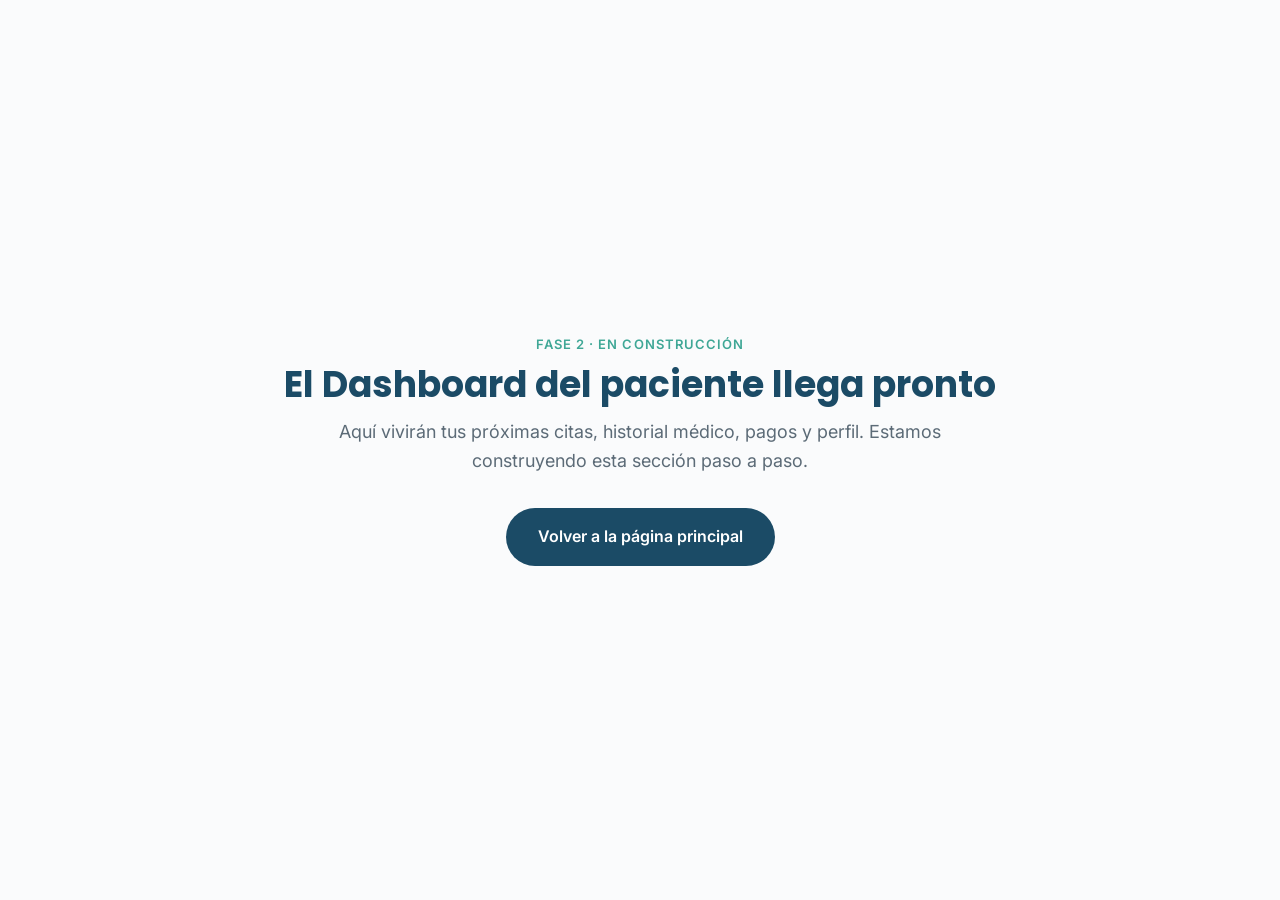
==== pages/dashboard.html @ a11b66ca "feat: :sparkles: add landing page" ====
<!DOCTYPE html>
<html lang="es-CO">
<head>
  <meta charset="UTF-8">
  <meta name="viewport" content="width=device-width, initial-scale=1.0">
  <title>MediCita | Dashboard del paciente</title>
  <link rel="icon" href="data:image/svg+xml,%3Csvg xmlns='http://www.w3.org/2000/svg' viewBox='0 0 32 32'%3E%3Crect width='32' height='32' rx='8' fill='%233FA796'/%3E%3Cpath d='M16 8v16M8 16h16' stroke='%23FAFBFC' stroke-width='3.5' stroke-linecap='round'/%3E%3C/svg%3E">

  <link href="https://fonts.googleapis.com/css2?family=Poppins:wght@600;700&family=Inter:wght@400;500&display=swap" rel="stylesheet">

  <link rel="stylesheet" href="../assets/css/reset.css">
  <link rel="stylesheet" href="../assets/css/variables.css">
  <link rel="stylesheet" href="../assets/css/base.css">
  <link rel="stylesheet" href="../assets/css/layout.css">
  <link rel="stylesheet" href="../assets/css/components.css">
</head>
<body>
  <main class="container" style="min-height: 100vh; display: grid; place-items: center; text-align: center; gap: var(--space-5);">
    <div>
      <p class="eyebrow">Fase 2 · En construcción</p>
      <h1 class="section-title">El Dashboard del paciente llega pronto</h1>
      <p class="section-description" style="margin-inline: auto;">
        Aquí vivirán tus próximas citas, historial médico, pagos y perfil. Estamos construyendo esta sección paso a paso.
      </p>
      <a href="../index.html" class="btn btn-primary btn-large" style="margin-top: var(--space-6);">Volver a la página principal</a>
    </div>
  </main>
</body>
</html>
---- assets/css/variables.css ----
/* ==========================================================================
   VARIABLES.CSS
   Design tokens centralizados: color, tipografía, espaciado, sombra, radio.
   Ningún otro archivo debe declarar un valor "mágico" que pertenezca aquí.
   ========================================================================== */

:root {
  /* ---------- Color: marca ---------- */
  --color-primary: #1B4B66;        /* Azul petróleo profundo */
  --color-primary-light: #4A90A4;  /* Azul cielo suave */
  --color-primary-dark: #123449;   /* Variante oscura para hover/estados */

  --color-accent: #3FA796;         /* Verde menta cálido (CTA, éxito) */
  --color-accent-dark: #2F8377;    /* Hover del acento */
  --color-accent-soft: #E8F5F0;    /* Fondo verde suave */

  --color-highlight: #F4A261;      /* Naranja coral: uso puntual y moderado */

  /* ---------- Color: neutros ---------- */
  --color-bg: #FAFBFC;             /* Blanco cálido, fondo general */
  --color-bg-alt: #F1F5F7;         /* Fondo de secciones alternas */
  --color-white: #FFFFFF;

  --color-text: #2D3B45;           /* Texto principal */
  --color-text-secondary: #5C6B77; /* Texto secundario */
  --color-text-muted: #8A96A3;     /* Placeholders, captions */

  --color-border: #E1E7EA;

  /* ---------- Tipografía ---------- */
  --font-display: 'Poppins', 'Segoe UI', sans-serif;
  --font-body: 'Inter', 'Segoe UI', sans-serif;

  --fs-xs: 0.8125rem;   /* 13px */
  --fs-sm: 0.9375rem;   /* 15px */
  --fs-base: 1rem;      /* 16px */
  --fs-md: 1.125rem;    /* 18px */
  --fs-lg: 1.375rem;    /* 22px */
  --fs-xl: clamp(1.75rem, 1.5rem + 1vw, 2.25rem);
  --fs-2xl: clamp(2.5rem, 2rem + 2vw, 3.5rem);
  --fs-stat: clamp(2.5rem, 2rem + 1.5vw, 3rem);

  --lh-tight: 1.2;
  --lh-normal: 1.5;
  --lh-relaxed: 1.6;

  /* ---------- Espaciado (escala de 4px) ---------- */
  --space-1: 0.25rem;
  --space-2: 0.5rem;
  --space-3: 0.75rem;
  --space-4: 1rem;
  --space-5: 1.5rem;
  --space-6: 2rem;
  --space-7: 3rem;
  --space-8: 4rem;
  --space-9: 6rem;

  /* ---------- Layout ---------- */
  --container-width: 1200px;
  --container-padding: var(--space-5);

  /* ---------- Bordes y sombras ---------- */
  --radius-sm: 8px;
  --radius-md: 14px;
  --radius-lg: 24px;
  --radius-full: 999px;

  --shadow-sm: 0 2px 8px rgba(27, 75, 102, 0.06);
  --shadow-md: 0 8px 24px rgba(27, 75, 102, 0.10);
  --shadow-lg: 0 16px 40px rgba(27, 75, 102, 0.14);

  /* ---------- Transición ---------- */
  --transition-fast: 150ms ease;
  --transition-base: 250ms ease;

  /* ---------- Z-index ---------- */
  --z-header: 100;
  --z-modal: 200;
}
---- assets/css/base.css ----
/* ==========================================================================
   BASE.CSS
   Estilos globales sobre elementos HTML puros (sin clases).
   Depende de variables.css. No define layout ni componentes reutilizables.
   ========================================================================== */

body {
  font-family: var(--font-body);
  font-size: var(--fs-base);
  line-height: var(--lh-relaxed);
  color: var(--color-text);
  background-color: var(--color-bg);
}

h1, h2, h3, h4 {
  font-family: var(--font-display);
  line-height: var(--lh-tight);
  color: var(--color-primary);
}

p {
  color: var(--color-text-secondary);
}

a {
  transition: color var(--transition-fast);
}

/* Foco visible accesible: nunca se elimina, solo se estiliza */
:focus-visible {
  outline: 3px solid var(--color-accent);
  outline-offset: 2px;
  border-radius: var(--radius-sm);
}

::selection {
  background-color: var(--color-accent-soft);
  color: var(--color-primary-dark);
}

/* Enlace de accesibilidad: oculto hasta recibir foco (navegación por teclado) */
.skip-link {
  position: absolute;
  top: -100%;
  left: var(--space-4);
  background-color: var(--color-primary);
  color: var(--color-white);
  padding: var(--space-3) var(--space-5);
  border-radius: var(--radius-sm);
  z-index: var(--z-modal);
  transition: top var(--transition-fast);
}

.skip-link:focus {
  top: var(--space-4);
}

/* ---------- Utilidades de texto reutilizables ---------- */
.eyebrow {
  font-family: var(--font-body);
  font-size: var(--fs-xs);
  font-weight: 600;
  letter-spacing: 0.08em;
  text-transform: uppercase;
  color: var(--color-accent);
  margin-bottom: var(--space-2);
}

.section-title {
  font-size: var(--fs-xl);
  font-weight: 700;
  margin-bottom: var(--space-3);
}

.section-title-inverse {
  color: var(--color-white);
}

.section-description {
  font-size: var(--fs-md);
  max-width: 620px;
}
---- assets/css/layout.css ----
/* ==========================================================================
   LAYOUT.CSS
   Contenedores, sistema de secciones y estructura de navbar/footer.
   Reutilizable en el Dashboard (Fase 2). No define color de marca ni copy.
   ========================================================================== */

.container {
  width: 100%;
  max-width: var(--container-width);
  margin-inline: auto;
  padding-inline: var(--container-padding);
}

section {
  padding-block: var(--space-8);
}

.section-heading {
  max-width: 640px;
  margin-inline: auto;
  text-align: center;
  margin-bottom: var(--space-7);
}

/* ---------- Header / Navbar ---------- */
.site-header {
  position: sticky;
  top: 0;
  z-index: var(--z-header);
  background-color: rgba(250, 251, 252, 0.92);
  backdrop-filter: blur(8px);
  border-bottom: 1px solid var(--color-border);
}

.navbar-inner {
  display: flex;
  align-items: center;
  justify-content: space-between;
  min-height: 72px;
}

.navbar-logo {
  display: flex;
  align-items: center;
  gap: var(--space-2);
  font-family: var(--font-display);
  font-weight: 700;
  font-size: var(--fs-md);
  color: var(--color-primary);
}

.logo-mark {
  display: grid;
  place-items: center;
  width: 32px;
  height: 32px;
  background-color: var(--color-accent);
  color: var(--color-white);
  border-radius: var(--radius-sm);
  font-size: var(--fs-md);
  line-height: 1;
}

.menu-toggle {
  display: flex;
  flex-direction: column;
  justify-content: center;
  gap: 5px;
  width: 40px;
  height: 40px;
}

.menu-toggle-bar {
  width: 22px;
  height: 2px;
  background-color: var(--color-primary);
  transition: transform var(--transition-fast), opacity var(--transition-fast);
}

.navbar-menu {
  display: flex;
  align-items: center;
  gap: var(--space-7);
}

.navbar-link {
  font-size: var(--fs-sm);
  font-weight: 500;
  color: var(--color-text);
  padding-block: var(--space-2);
}

.navbar-link:hover {
  color: var(--color-primary);
}

.navbar-menu .btn {
  margin-left: var(--space-3);
}

/* ---------- Footer ---------- */
.site-footer {
  background-color: var(--color-primary);
  color: var(--color-bg-alt);
  padding-block: var(--space-8) var(--space-5);
}

.footer-inner {
  display: grid;
  gap: var(--space-7);
  padding-bottom: var(--space-7);
  border-bottom: 1px solid rgba(255, 255, 255, 0.12);
}

.footer-tagline {
  color: rgba(250, 251, 252, 0.7);
  margin-top: var(--space-3);
  max-width: 320px;
}

.footer-brand .logo-text,
.footer-brand .navbar-logo {
  color: var(--color-white);
}

.footer-nav {
  display: grid;
  gap: var(--space-6);
}

.footer-heading {
  font-family: var(--font-display);
  font-size: var(--fs-sm);
  color: var(--color-white);
  margin-bottom: var(--space-3);
}

.footer-column ul {
  display: grid;
  gap: var(--space-2);
}

.footer-column a {
  color: rgba(250, 251, 252, 0.7);
  font-size: var(--fs-sm);
}

.footer-column a:hover {
  color: var(--color-white);
}

.footer-social {
  display: flex;
  gap: var(--space-5);
}

.footer-social a {
  color: rgba(250, 251, 252, 0.7);
  font-size: var(--fs-sm);
}

.footer-social a:hover {
  color: var(--color-white);
}

.footer-bottom {
  padding-top: var(--space-5);
  text-align: center;
  font-size: var(--fs-xs);
  color: rgba(250, 251, 252, 0.6);
}
---- assets/css/components.css ----
/* ==========================================================================
   COMPONENTS.CSS
   Piezas de UI reutilizables y agnósticas de página: botones, tarjetas,
   formularios. Se reutilizarán íntegramente en el Dashboard (Fase 2).
   ========================================================================== */

/* ---------- Botones ---------- */
.btn {
  display: inline-flex;
  align-items: center;
  justify-content: center;
  gap: var(--space-2);
  font-family: var(--font-body);
  font-weight: 600;
  font-size: var(--fs-sm);
  padding: var(--space-3) var(--space-5);
  border-radius: var(--radius-full);
  transition: transform var(--transition-fast), box-shadow var(--transition-fast), background-color var(--transition-fast);
  white-space: nowrap;
}

.btn-primary {
  background-color: var(--color-primary);
  color: var(--color-white);
}

.btn-primary:hover {
  background-color: var(--color-primary-dark);
  transform: translateY(-2px);
  box-shadow: var(--shadow-md);
}

.btn-accent {
  background-color: var(--color-accent);
  color: var(--color-white);
}

.btn-accent:hover {
  background-color: var(--color-accent-dark);
  transform: translateY(-2px);
  box-shadow: var(--shadow-md);
}

.btn-ghost {
  background-color: transparent;
  color: var(--color-primary);
  border: 1.5px solid var(--color-border);
}

.btn-ghost:hover {
  border-color: var(--color-primary);
  background-color: var(--color-white);
}

.btn-small {
  padding: var(--space-2) var(--space-4);
  font-size: var(--fs-xs);
}

.btn-large {
  padding: var(--space-4) var(--space-6);
  font-size: var(--fs-base);
}

.btn-full {
  width: 100%;
}

/* ---------- Tarjetas ---------- */
.card {
  background-color: var(--color-white);
  border-radius: var(--radius-md);
  box-shadow: var(--shadow-sm);
  padding: var(--space-6);
  transition: box-shadow var(--transition-base), transform var(--transition-base);
}

.card:hover {
  box-shadow: var(--shadow-md);
  transform: translateY(-4px);
}

/* ---------- Formularios ---------- */
.form-row {
  display: flex;
  flex-direction: column;
  gap: var(--space-2);
  margin-bottom: var(--space-5);
}

.form-label {
  font-size: var(--fs-sm);
  font-weight: 500;
  color: var(--color-text);
}

.form-input {
  padding: var(--space-3) var(--space-4);
  border: 1.5px solid var(--color-border);
  border-radius: var(--radius-sm);
  background-color: var(--color-bg);
  color: var(--color-text);
  font-size: var(--fs-base);
  transition: border-color var(--transition-fast);
}

.form-input:focus {
  border-color: var(--color-accent);
  outline: none;
}

.form-input::placeholder {
  color: var(--color-text-muted);
}

.form-row-checkbox {
  flex-direction: row;
  align-items: flex-start;
  gap: var(--space-3);
}

.form-row-checkbox label {
  font-size: var(--fs-sm);
  color: var(--color-text-secondary);
}

.form-row-checkbox input {
  margin-top: 3px;
  accent-color: var(--color-accent);
}

.form-input.is-invalid {
  border-color: #D64545;
  background-color: #FDF3F3;
}

.form-error {
  display: block;
  min-height: 1.1em;
  font-size: var(--fs-xs);
  color: #D64545;
}

.form-success {
  margin-top: var(--space-4);
  text-align: center;
  font-size: var(--fs-sm);
  font-weight: 500;
  color: var(--color-accent-dark);
}

/* ---------- Badges (uso futuro: dashboard) ---------- */
.badge {
  display: inline-flex;
  align-items: center;
  padding: var(--space-1) var(--space-3);
  border-radius: var(--radius-full);
  font-size: var(--fs-xs);
  font-weight: 600;
  background-color: var(--color-accent-soft);
  color: var(--color-accent-dark);
}
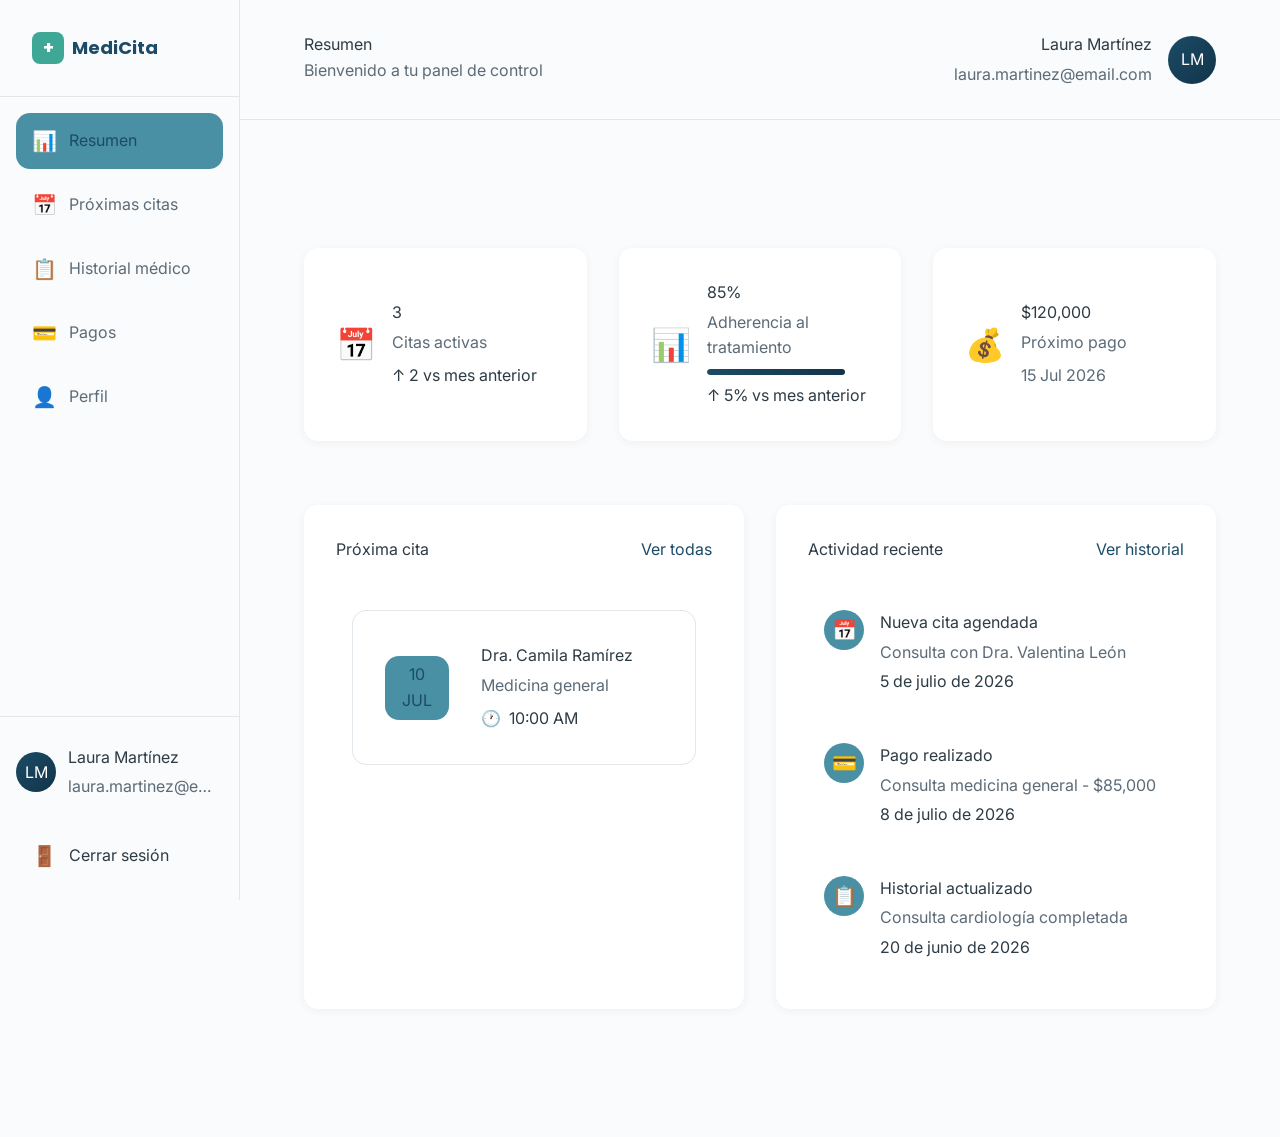
==== commit decc0685: "feat: :sparkles: add dashboard" ====
--- a/pages/dashboard.html
+++ b/pages/dashboard.html
@@ -4,8 +4,11 @@
   <meta charset="UTF-8">
   <meta name="viewport" content="width=device-width, initial-scale=1.0">
   <title>MediCita | Dashboard del paciente</title>
+  <meta name="description" content="Gestiona tus citas médicas, historial y pagos en MediCita.">
   <link rel="icon" href="data:image/svg+xml,%3Csvg xmlns='http://www.w3.org/2000/svg' viewBox='0 0 32 32'%3E%3Crect width='32' height='32' rx='8' fill='%233FA796'/%3E%3Cpath d='M16 8v16M8 16h16' stroke='%23FAFBFC' stroke-width='3.5' stroke-linecap='round'/%3E%3C/svg%3E">
 
+  <link rel="preconnect" href="https://fonts.googleapis.com">
+  <link rel="preconnect" href="https://fonts.gstatic.com" crossorigin>
   <link href="https://fonts.googleapis.com/css2?family=Poppins:wght@600;700&family=Inter:wght@400;500&display=swap" rel="stylesheet">
 
   <link rel="stylesheet" href="../assets/css/reset.css">
@@ -13,17 +16,335 @@
   <link rel="stylesheet" href="../assets/css/base.css">
   <link rel="stylesheet" href="../assets/css/layout.css">
   <link rel="stylesheet" href="../assets/css/components.css">
+  <link rel="stylesheet" href="../assets/css/dashboard.css">
+  <link rel="stylesheet" href="../assets/css/responsive.css">
 </head>
 <body>
-  <main class="container" style="min-height: 100vh; display: grid; place-items: center; text-align: center; gap: var(--space-5);">
-    <div>
-      <p class="eyebrow">Fase 2 · En construcción</p>
-      <h1 class="section-title">El Dashboard del paciente llega pronto</h1>
-      <p class="section-description" style="margin-inline: auto;">
-        Aquí vivirán tus próximas citas, historial médico, pagos y perfil. Estamos construyendo esta sección paso a paso.
-      </p>
-      <a href="../index.html" class="btn btn-primary btn-large" style="margin-top: var(--space-6);">Volver a la página principal</a>
-    </div>
-  </main>
+  <a class="skip-link" href="#dashboard-main">Saltar al contenido principal</a>
+
+  <div class="mobile-overlay" id="mobile-overlay" aria-hidden="true"></div>
+
+  <div class="dashboard-layout">
+    <!-- SIDEBAR -->
+    <aside class="dashboard-sidebar" id="dashboard-sidebar" aria-label="Navegación del dashboard">
+      <button type="button" class="sidebar-close" id="sidebar-close" aria-label="Cerrar menú de navegación">×</button>
+      <div class="sidebar-header">
+        <a href="../index.html" class="navbar-logo">
+          <span class="logo-mark" aria-hidden="true">+</span>
+          <span class="logo-text">MediCita</span>
+        </a>
+      </div>
+
+      <nav class="sidebar-nav" aria-label="Menú de navegación">
+        <ul class="sidebar-menu">
+          <li>
+            <button type="button" class="sidebar-link sidebar-link--active" data-tab="overview" aria-current="page">
+              <span class="sidebar-icon" aria-hidden="true">📊</span>
+              <span>Resumen</span>
+            </button>
+          </li>
+          <li>
+            <button type="button" class="sidebar-link" data-tab="appointments">
+              <span class="sidebar-icon" aria-hidden="true">📅</span>
+              <span>Próximas citas</span>
+            </button>
+          </li>
+          <li>
+            <button type="button" class="sidebar-link" data-tab="history">
+              <span class="sidebar-icon" aria-hidden="true">📋</span>
+              <span>Historial médico</span>
+            </button>
+          </li>
+          <li>
+            <button type="button" class="sidebar-link" data-tab="payments">
+              <span class="sidebar-icon" aria-hidden="true">💳</span>
+              <span>Pagos</span>
+            </button>
+          </li>
+          <li>
+            <button type="button" class="sidebar-link" data-tab="profile">
+              <span class="sidebar-icon" aria-hidden="true">👤</span>
+              <span>Perfil</span>
+            </button>
+          </li>
+        </ul>
+      </nav>
+
+      <div class="sidebar-footer">
+        <div class="sidebar-user">
+          <div class="sidebar-avatar" aria-hidden="true">
+            <span id="sidebar-avatar-initials">LM</span>
+          </div>
+          <div class="sidebar-user-info">
+            <p class="sidebar-user-name" id="sidebar-user-name">Laura Martínez</p>
+            <p class="sidebar-user-email" id="sidebar-user-email">laura.martinez@email.com</p>
+          </div>
+        </div>
+        <a href="../index.html" class="sidebar-logout">
+          <span class="sidebar-icon" aria-hidden="true">🚪</span>
+          <span>Cerrar sesión</span>
+        </a>
+      </div>
+    </aside>
+
+    <!-- MAIN CONTENT -->
+    <main class="dashboard-main" id="dashboard-main">
+      <!-- HEADER -->
+      <header class="dashboard-header">
+        <div class="dashboard-header-inner">
+          <div style="display: flex; align-items: center; gap: var(--space-4);">
+            <button type="button" class="mobile-menu-toggle" id="mobile-menu-toggle" aria-label="Abrir menú de navegación" aria-expanded="false" aria-controls="dashboard-sidebar">
+              <span class="mobile-menu-toggle-bar"></span>
+              <span class="mobile-menu-toggle-bar"></span>
+              <span class="mobile-menu-toggle-bar"></span>
+            </button>
+            <div>
+              <h1 class="dashboard-title" id="dashboard-title">Resumen</h1>
+              <p class="dashboard-subtitle" id="dashboard-subtitle">Bienvenido a tu panel de control</p>
+            </div>
+          </div>
+          <div class="dashboard-user">
+            <div class="user-info">
+              <p class="user-name" id="user-name">Laura Martínez</p>
+              <p class="user-email" id="user-email">laura.martinez@email.com</p>
+            </div>
+            <div class="user-avatar" aria-hidden="true">
+              <span>LM</span>
+            </div>
+          </div>
+        </div>
+      </header>
+
+      <!-- CONTENT AREA -->
+      <div class="dashboard-content">
+        <!-- TAB: OVERVIEW -->
+        <section class="dashboard-tab dashboard-tab--active" id="tab-overview" aria-labelledby="dashboard-title">
+          <div class="stats-grid">
+            <article class="stat-card card">
+              <div class="stat-icon" aria-hidden="true">📅</div>
+              <div>
+                <p class="stat-number" id="stat-appointments">3</p>
+                <p class="stat-label">Citas activas</p>
+                <p class="stat-variation stat-variation--positive">
+                  <span aria-hidden="true">↑</span> 2 vs mes anterior
+                </p>
+              </div>
+            </article>
+
+            <article class="stat-card card">
+              <div class="stat-icon" aria-hidden="true">📊</div>
+              <div>
+                <p class="stat-number" id="stat-adherence">85%</p>
+                <p class="stat-label">Adherencia al tratamiento</p>
+                <div class="stat-progress-bar">
+                  <div class="stat-progress-fill" style="width: 85%;"></div>
+                </div>
+                <p class="stat-variation stat-variation--positive">
+                  <span aria-hidden="true">↑</span> 5% vs mes anterior
+                </p>
+              </div>
+            </article>
+
+            <article class="stat-card card">
+              <div class="stat-icon" aria-hidden="true">💰</div>
+              <div>
+                <p class="stat-number" id="stat-next-payment">$120,000</p>
+                <p class="stat-label">Próximo pago</p>
+                <p class="stat-variation stat-variation--neutral">
+                  15 Jul 2026
+                </p>
+              </div>
+            </article>
+          </div>
+
+          <div class="dashboard-grid">
+            <section class="dashboard-section card">
+              <div class="dashboard-section-header">
+                <h2 class="dashboard-section-title">Próxima cita</h2>
+                <a href="#" class="dashboard-link" data-tab="appointments">Ver todas</a>
+              </div>
+              <div class="next-appointment" id="next-appointment">
+                <!-- Content populated by JS -->
+              </div>
+            </section>
+
+            <section class="dashboard-section card">
+              <div class="dashboard-section-header">
+                <h2 class="dashboard-section-title">Actividad reciente</h2>
+                <a href="#" class="dashboard-link" data-tab="history">Ver historial</a>
+              </div>
+              <ul class="activity-list" id="activity-list">
+                <!-- Content populated by JS -->
+              </ul>
+            </section>
+          </div>
+        </section>
+
+        <!-- TAB: APPOINTMENTS -->
+        <section class="dashboard-tab" id="tab-appointments" aria-labelledby="appointments-title">
+          <div class="dashboard-section-header">
+            <h2 class="dashboard-section-title" id="appointments-title">Mis citas</h2>
+            <button type="button" class="btn btn-primary btn-small">Agendar nueva cita</button>
+          </div>
+          <div class="appointments-table-wrapper">
+            <table class="appointments-table" id="appointments-table">
+              <thead>
+                <tr>
+                  <th>Especialidad</th>
+                  <th class="hide-mobile">Médico</th>
+                  <th>Modalidad</th>
+                  <th class="hide-mobile">Fecha</th>
+                  <th>Precio COP</th>
+                  <th>Estado</th>
+                </tr>
+              </thead>
+              <tbody id="appointments-table-body">
+                <tr>
+                  <td>Cardiología</td>
+                  <td class="hide-mobile">Dr. Andrés Gutiérrez</td>
+                  <td>Videoconsulta</td>
+                  <td class="hide-mobile">15 Jul 2026</td>
+                  <td>$120,000</td>
+                  <td><span class="appointment-badge appointment-badge--confirmed">Confirmada</span></td>
+                </tr>
+                <tr>
+                  <td>Dermatología</td>
+                  <td class="hide-mobile">Dra. Valentina León</td>
+                  <td>Videoconsulta</td>
+                  <td class="hide-mobile">22 Jul 2026</td>
+                  <td>$95,000</td>
+                  <td><span class="appointment-badge appointment-badge--confirmed">Confirmada</span></td>
+                </tr>
+                <tr>
+                  <td>Medicina general</td>
+                  <td class="hide-mobile">Dra. Camila Ramírez</td>
+                  <td>Videoconsulta</td>
+                  <td class="hide-mobile">10 Jul 2026</td>
+                  <td>$85,000</td>
+                  <td><span class="appointment-badge appointment-badge--completed">Completada</span></td>
+                </tr>
+                <tr>
+                  <td>Psicología</td>
+                  <td class="hide-mobile">Dr. Santiago Mejía</td>
+                  <td>Videoconsulta</td>
+                  <td class="hide-mobile">28 Jun 2026</td>
+                  <td>$110,000</td>
+                  <td><span class="appointment-badge appointment-badge--completed">Completada</span></td>
+                </tr>
+                <tr>
+                  <td>Nutrición</td>
+                  <td class="hide-mobile">Dra. María González</td>
+                  <td>Videoconsulta</td>
+                  <td class="hide-mobile">20 Jun 2026</td>
+                  <td>$75,000</td>
+                  <td><span class="appointment-badge appointment-badge--cancelled">Cancelada</span></td>
+                </tr>
+              </tbody>
+            </table>
+          </div>
+        </section>
+
+        <!-- TAB: HISTORY -->
+        <section class="dashboard-tab" id="tab-history" aria-labelledby="history-title">
+          <div class="dashboard-section-header">
+            <h2 class="dashboard-section-title" id="history-title">Historial médico</h2>
+            <button type="button" class="btn btn-ghost btn-small">Exportar historial</button>
+          </div>
+          <div class="history-table-wrapper">
+            <table class="history-table" id="history-table">
+              <thead>
+                <tr>
+                  <th>Fecha</th>
+                  <th>Especialidad</th>
+                  <th>Médico</th>
+                  <th>Diagnóstico</th>
+                  <th>Acciones</th>
+                </tr>
+              </thead>
+              <tbody id="history-table-body">
+                <!-- Content populated by JS -->
+              </tbody>
+            </table>
+          </div>
+        </section>
+
+        <!-- TAB: PAYMENTS -->
+        <section class="dashboard-tab" id="tab-payments" aria-labelledby="payments-title">
+          <div class="dashboard-section-header">
+            <h2 class="dashboard-section-title" id="payments-title">Historial de pagos</h2>
+          </div>
+          <div class="payments-list" id="payments-list">
+            <!-- Content populated by JS -->
+          </div>
+        </section>
+
+        <!-- TAB: PROFILE -->
+        <section class="dashboard-tab" id="tab-profile" aria-labelledby="profile-title">
+          <div class="dashboard-section-header">
+            <h2 class="dashboard-section-title" id="profile-title">Mi perfil</h2>
+          </div>
+          <form class="profile-form" id="profile-form" novalidate>
+            <div class="profile-header">
+              <div class="profile-avatar-large">
+                <span id="profile-avatar-initials">LM</span>
+              </div>
+              <button type="button" class="btn btn-ghost btn-small">Cambiar foto</button>
+            </div>
+
+            <div class="form-grid">
+              <div class="form-row">
+                <label for="profile-full-name" class="form-label">Nombre completo</label>
+                <input type="text" id="profile-full-name" name="full-name" class="form-input" required aria-describedby="profile-full-name-error">
+                <span class="form-error" id="profile-full-name-error" role="alert"></span>
+              </div>
+
+              <div class="form-row">
+                <label for="profile-email" class="form-label">Correo electrónico</label>
+                <input type="email" id="profile-email" name="email" class="form-input" required aria-describedby="profile-email-error">
+                <span class="form-error" id="profile-email-error" role="alert"></span>
+              </div>
+
+              <div class="form-row">
+                <label for="profile-phone" class="form-label">Número de celular</label>
+                <input type="tel" id="profile-phone" name="phone" class="form-input" required maxlength="10" aria-describedby="profile-phone-error">
+                <span class="form-error" id="profile-phone-error" role="alert"></span>
+              </div>
+
+              <div class="form-row">
+                <label for="profile-birthdate" class="form-label">Fecha de nacimiento</label>
+                <input type="date" id="profile-birthdate" name="birthdate" class="form-input" required readonly aria-describedby="profile-birthdate-error">
+                <span class="form-error" id="profile-birthdate-error" role="alert"></span>
+              </div>
+
+              <div class="form-row form-row--full">
+                <label for="profile-address" class="form-label">Dirección</label>
+                <input type="text" id="profile-address" name="address" class="form-input" aria-describedby="profile-address-error">
+                <span class="form-error" id="profile-address-error" role="alert"></span>
+              </div>
+
+              <div class="form-row">
+                <label for="profile-city" class="form-label">Ciudad</label>
+                <input type="text" id="profile-city" name="city" class="form-input" required aria-describedby="profile-city-error">
+                <span class="form-error" id="profile-city-error" role="alert"></span>
+              </div>
+
+              <div class="form-row">
+                <label for="profile-occupation" class="form-label">Ocupación</label>
+                <input type="text" id="profile-occupation" name="occupation" class="form-input" aria-describedby="profile-occupation-error">
+                <span class="form-error" id="profile-occupation-error" role="alert"></span>
+              </div>
+            </div>
+
+            <div class="profile-actions">
+              <button type="submit" class="btn btn-primary">Guardar cambios</button>
+              <button type="button" class="btn btn-ghost">Cancelar</button>
+            </div>
+          </form>
+        </section>
+      </div>
+    </main>
+  </div>
+
+  <script type="module" src="../assets/js/dashboard.js" defer></script>
 </body>
 </html>
--- a/assets/css/dashboard.css
+++ b/assets/css/dashboard.css
@@ -0,0 +1,966 @@
+/* ==========================================================================
+   DASHBOARD.CSS
+   Estilos específicos del dashboard del paciente.
+   Extiende variables.css y reutiliza componentes.css
+   ========================================================================== */
+
+/* ==========================================================================
+   DASHBOARD LAYOUT
+   Layout principal del dashboard: sidebar + main content
+   ========================================================================== */
+
+.dashboard-layout {
+  display: grid;
+  grid-template-columns: 240px 1fr;
+  min-height: 100vh;
+  background-color: var(--color-background);
+}
+
+/* ==========================================================================
+   SIDEBAR
+   Barra lateral de navegación del dashboard
+   ========================================================================== */
+
+.dashboard-sidebar {
+  position: sticky;
+  top: 0;
+  height: 100vh;
+  background-color: var(--color-surface);
+  border-right: 1px solid var(--color-border);
+  display: flex;
+  flex-direction: column;
+  overflow-y: auto;
+}
+
+.sidebar-header {
+  padding: var(--space-6);
+  border-bottom: 1px solid var(--color-border);
+}
+
+.sidebar-nav {
+  flex: 1;
+  padding: var(--space-4);
+}
+
+.sidebar-menu {
+  list-style: none;
+  display: flex;
+  flex-direction: column;
+  gap: var(--space-2);
+}
+
+.sidebar-link {
+  display: flex;
+  align-items: center;
+  gap: var(--space-3);
+  width: 100%;
+  padding: var(--space-3) var(--space-4);
+  border: none;
+  background: none;
+  border-radius: var(--radius-md);
+  color: var(--color-text-secondary);
+  font-family: var(--font-body);
+  font-size: var(--font-size-base);
+  font-weight: var(--font-weight-regular);
+  text-align: left;
+  cursor: pointer;
+  transition: all var(--transition-fast);
+}
+
+.sidebar-link:hover {
+  background-color: var(--color-background-hover);
+  color: var(--color-text-primary);
+}
+
+.sidebar-link--active {
+  background-color: var(--color-primary-light);
+  color: var(--color-primary);
+  font-weight: var(--font-weight-medium);
+}
+
+.sidebar-icon {
+  font-size: 1.25rem;
+  flex-shrink: 0;
+}
+
+.sidebar-footer {
+  padding: var(--space-4);
+  border-top: 1px solid var(--color-border);
+}
+
+.sidebar-user {
+  display: flex;
+  align-items: center;
+  gap: var(--space-3);
+  padding: var(--space-3) 0;
+  margin-bottom: var(--space-4);
+}
+
+.sidebar-avatar {
+  width: 40px;
+  height: 40px;
+  border-radius: var(--radius-full);
+  background: linear-gradient(135deg, var(--color-primary), var(--color-primary-dark));
+  display: flex;
+  align-items: center;
+  justify-content: center;
+  color: var(--color-white);
+  font-family: var(--font-heading);
+  font-size: var(--font-size-sm);
+  font-weight: var(--font-weight-bold);
+  flex-shrink: 0;
+}
+
+.sidebar-user-info {
+  flex: 1;
+  min-width: 0;
+}
+
+.sidebar-user-name {
+  font-family: var(--font-body);
+  font-size: var(--font-size-sm);
+  font-weight: var(--font-weight-medium);
+  color: var(--color-text-primary);
+  margin: 0;
+  overflow: hidden;
+  text-overflow: ellipsis;
+  white-space: nowrap;
+}
+
+.sidebar-user-email {
+  font-family: var(--font-body);
+  font-size: var(--font-size-xs);
+  color: var(--color-text-secondary);
+  margin: var(--space-1) 0 0 0;
+  overflow: hidden;
+  text-overflow: ellipsis;
+  white-space: nowrap;
+}
+
+.sidebar-logout {
+  display: flex;
+  align-items: center;
+  gap: var(--space-3);
+  width: 100%;
+  padding: var(--space-3) var(--space-4);
+  border-radius: var(--radius-md);
+  color: var(--color-error);
+  text-decoration: none;
+  font-family: var(--font-body);
+  font-size: var(--font-size-base);
+  font-weight: var(--font-weight-regular);
+  transition: all var(--transition-fast);
+}
+
+.sidebar-logout:hover {
+  background-color: var(--color-error-light);
+}
+
+/* ==========================================================================
+   DASHBOARD MAIN
+   Área principal de contenido del dashboard
+   ========================================================================== */
+
+.dashboard-main {
+  display: flex;
+  flex-direction: column;
+  overflow-y: auto;
+}
+
+/* ==========================================================================
+   DASHBOARD HEADER
+   Header del dashboard con título y usuario
+   ========================================================================== */
+
+.dashboard-header {
+  background-color: var(--color-surface);
+  border-bottom: 1px solid var(--color-border);
+  padding: var(--space-6) var(--space-8);
+  position: sticky;
+  top: 0;
+  z-index: var(--z-index-sticky);
+}
+
+.dashboard-header-inner {
+  display: flex;
+  justify-content: space-between;
+  align-items: center;
+  max-width: 1400px;
+  margin: 0 auto;
+}
+
+.dashboard-title {
+  font-family: var(--font-heading);
+  font-size: var(--font-size-2xl);
+  font-weight: var(--font-weight-bold);
+  color: var(--color-text-primary);
+  margin: 0;
+}
+
+.dashboard-subtitle {
+  font-family: var(--font-body);
+  font-size: var(--font-size-sm);
+  color: var(--color-text-secondary);
+  margin: var(--space-1) 0 0 0;
+}
+
+.dashboard-user {
+  display: flex;
+  align-items: center;
+  gap: var(--space-4);
+}
+
+.user-info {
+  text-align: right;
+}
+
+.user-name {
+  font-family: var(--font-body);
+  font-size: var(--font-size-sm);
+  font-weight: var(--font-weight-medium);
+  color: var(--color-text-primary);
+  margin: 0;
+}
+
+.user-email {
+  font-family: var(--font-body);
+  font-size: var(--font-size-xs);
+  color: var(--color-text-secondary);
+  margin: var(--space-1) 0 0 0;
+}
+
+.user-avatar {
+  width: 48px;
+  height: 48px;
+  border-radius: var(--radius-full);
+  background: linear-gradient(135deg, var(--color-primary), var(--color-primary-dark));
+  display: flex;
+  align-items: center;
+  justify-content: center;
+  color: var(--color-white);
+  font-family: var(--font-heading);
+  font-size: var(--font-size-sm);
+  font-weight: var(--font-weight-bold);
+}
+
+/* ==========================================================================
+   DASHBOARD CONTENT
+   Contenedor principal del contenido del dashboard
+   ========================================================================== */
+
+.dashboard-content {
+  flex: 1;
+  padding: var(--space-8);
+  max-width: 1400px;
+  margin: 0 auto;
+  width: 100%;
+}
+
+/* ==========================================================================
+   DASHBOARD TABS
+   Sistema de navegación por tabs del dashboard
+   ========================================================================== */
+
+.dashboard-tab {
+  display: none;
+}
+
+.dashboard-tab--active {
+  display: block;
+  animation: fadeIn var(--transition-normal);
+}
+
+@keyframes fadeIn {
+  from {
+    opacity: 0;
+    transform: translateY(8px);
+  }
+  to {
+    opacity: 1;
+    transform: translateY(0);
+  }
+}
+
+/* ==========================================================================
+   STATS GRID
+   Grid de tarjetas de estadísticas
+   ========================================================================== */
+
+.stats-grid {
+  display: grid;
+  grid-template-columns: repeat(auto-fit, minmax(240px, 1fr));
+  gap: var(--space-6);
+  margin-bottom: var(--space-8);
+}
+
+.stat-card {
+  display: flex;
+  align-items: center;
+  gap: var(--space-4);
+  padding: var(--space-6);
+}
+
+.stat-icon {
+  font-size: 2rem;
+  flex-shrink: 0;
+}
+
+.stat-number {
+  font-family: var(--font-heading);
+  font-size: var(--font-size-3xl);
+  font-weight: var(--font-weight-bold);
+  color: var(--color-text-primary);
+  margin: 0;
+}
+
+.stat-label {
+  font-family: var(--font-body);
+  font-size: var(--font-size-sm);
+  color: var(--color-text-secondary);
+  margin: var(--space-1) 0 0 0;
+}
+
+.stat-variation {
+  font-family: var(--font-body);
+  font-size: var(--font-size-xs);
+  margin: var(--space-2) 0 0 0;
+}
+
+.stat-variation--positive {
+  color: var(--color-success);
+}
+
+.stat-variation--negative {
+  color: var(--color-error);
+}
+
+.stat-variation--neutral {
+  color: var(--color-text-secondary);
+}
+
+.stat-progress-bar {
+  width: 100%;
+  height: 6px;
+  background-color: var(--color-background);
+  border-radius: var(--radius-full);
+  margin: var(--space-2) 0;
+  overflow: hidden;
+}
+
+.stat-progress-fill {
+  height: 100%;
+  background: linear-gradient(90deg, var(--color-primary), var(--color-primary-dark));
+  border-radius: var(--radius-full);
+  transition: width var(--transition-normal);
+}
+
+/* ==========================================================================
+   DASHBOARD GRID
+   Grid de secciones del dashboard
+   ========================================================================== */
+
+.dashboard-grid {
+  display: grid;
+  grid-template-columns: repeat(auto-fit, minmax(400px, 1fr));
+  gap: var(--space-6);
+}
+
+/* ==========================================================================
+   DASHBOARD SECTION
+   Secciones individuales del dashboard
+   ========================================================================== */
+
+.dashboard-section {
+  padding: var(--space-6);
+}
+
+.dashboard-section-header {
+  display: flex;
+  justify-content: space-between;
+  align-items: center;
+  margin-bottom: var(--space-6);
+}
+
+.dashboard-section-title {
+  font-family: var(--font-heading);
+  font-size: var(--font-size-lg);
+  font-weight: var(--font-weight-bold);
+  color: var(--color-text-primary);
+  margin: 0;
+}
+
+.dashboard-link {
+  font-family: var(--font-body);
+  font-size: var(--font-size-sm);
+  color: var(--color-primary);
+  text-decoration: none;
+  font-weight: var(--font-weight-medium);
+  transition: color var(--transition-fast);
+}
+
+.dashboard-link:hover {
+  color: var(--color-primary-dark);
+  text-decoration: underline;
+}
+
+/* ==========================================================================
+   NEXT APPOINTMENT
+   Tarjeta de próxima cita
+   ========================================================================== */
+
+.next-appointment {
+  padding: var(--space-4);
+  background-color: var(--color-background);
+  border-radius: var(--radius-md);
+}
+
+/* ==========================================================================
+   ACTIVITY LIST
+   Lista de actividad reciente
+   ========================================================================== */
+
+.activity-list {
+  list-style: none;
+  display: flex;
+  flex-direction: column;
+  gap: var(--space-4);
+}
+
+.activity-item {
+  display: flex;
+  align-items: flex-start;
+  gap: var(--space-4);
+  padding: var(--space-4);
+  background-color: var(--color-background);
+  border-radius: var(--radius-md);
+}
+
+.activity-icon {
+  width: 40px;
+  height: 40px;
+  border-radius: var(--radius-full);
+  background-color: var(--color-primary-light);
+  display: flex;
+  align-items: center;
+  justify-content: center;
+  font-size: 1.25rem;
+  flex-shrink: 0;
+}
+
+.activity-content {
+  flex: 1;
+}
+
+.activity-title {
+  font-family: var(--font-body);
+  font-size: var(--font-size-sm);
+  font-weight: var(--font-weight-medium);
+  color: var(--color-text-primary);
+  margin: 0 0 var(--space-1) 0;
+}
+
+.activity-description {
+  font-family: var(--font-body);
+  font-size: var(--font-size-sm);
+  color: var(--color-text-secondary);
+  margin: 0;
+}
+
+.activity-date {
+  font-family: var(--font-body);
+  font-size: var(--font-size-xs);
+  color: var(--color-text-tertiary);
+  margin: var(--space-1) 0 0 0;
+}
+
+/* ==========================================================================
+   APPOINTMENTS TABLE
+   Tabla de citas con filas alternadas y badges de estado
+   ========================================================================== */
+
+.appointments-table-wrapper {
+  overflow-x: auto;
+}
+
+.appointments-table {
+  width: 100%;
+  border-collapse: collapse;
+}
+
+.appointments-table th,
+.appointments-table td {
+  padding: var(--space-4) var(--space-6);
+  text-align: left;
+  border-bottom: 1px solid var(--color-border);
+}
+
+.appointments-table th {
+  font-family: var(--font-body);
+  font-size: var(--font-size-xs);
+  font-weight: var(--font-weight-semibold);
+  color: var(--color-text-secondary);
+  text-transform: uppercase;
+  letter-spacing: 0.05em;
+  background-color: var(--color-background);
+}
+
+.appointments-table td {
+  font-family: var(--font-body);
+  font-size: var(--font-size-sm);
+  color: var(--color-text-primary);
+}
+
+.appointments-table tbody tr:nth-child(even) {
+  background-color: var(--color-background);
+}
+
+.appointments-table tbody tr:hover {
+  background-color: var(--color-background-hover);
+}
+
+.appointment-badge {
+  display: inline-block;
+  padding: var(--space-1) var(--space-3);
+  border-radius: var(--radius-full);
+  font-family: var(--font-body);
+  font-size: var(--font-size-xs);
+  font-weight: var(--font-weight-medium);
+  text-transform: uppercase;
+}
+
+.appointment-badge--confirmed {
+  background-color: var(--color-primary-light);
+  color: var(--color-primary);
+}
+
+.appointment-badge--completed {
+  background-color: var(--color-success-light);
+  color: var(--color-success);
+}
+
+.appointment-badge--cancelled {
+  background-color: var(--color-warning-light);
+  color: var(--color-warning);
+}
+
+.appointment-card {
+  display: flex;
+  align-items: center;
+  gap: var(--space-6);
+  padding: var(--space-6);
+  background-color: var(--color-surface);
+  border: 1px solid var(--color-border);
+  border-radius: var(--radius-md);
+  transition: all var(--transition-fast);
+}
+
+.appointment-card:hover {
+  border-color: var(--color-primary);
+  box-shadow: var(--shadow-md);
+}
+
+.appointment-date {
+  display: flex;
+  flex-direction: column;
+  align-items: center;
+  justify-content: center;
+  width: 64px;
+  height: 64px;
+  background-color: var(--color-primary-light);
+  border-radius: var(--radius-md);
+  flex-shrink: 0;
+}
+
+.appointment-day {
+  font-family: var(--font-heading);
+  font-size: var(--font-size-xl);
+  font-weight: var(--font-weight-bold);
+  color: var(--color-primary);
+  margin: 0;
+}
+
+.appointment-month {
+  font-family: var(--font-body);
+  font-size: var(--font-size-xs);
+  font-weight: var(--font-weight-medium);
+  color: var(--color-primary);
+  text-transform: uppercase;
+  margin: 0;
+}
+
+.appointment-info {
+  flex: 1;
+}
+
+.appointment-doctor {
+  font-family: var(--font-body);
+  font-size: var(--font-size-base);
+  font-weight: var(--font-weight-medium);
+  color: var(--color-text-primary);
+  margin: 0 0 var(--space-1) 0;
+}
+
+.appointment-specialty {
+  font-family: var(--font-body);
+  font-size: var(--font-size-sm);
+  color: var(--color-text-secondary);
+  margin: 0 0 var(--space-2) 0;
+}
+
+.appointment-time {
+  font-family: var(--font-body);
+  font-size: var(--font-size-sm);
+  color: var(--color-text-primary);
+  display: flex;
+  align-items: center;
+  gap: var(--space-2);
+}
+
+.appointment-actions {
+  display: flex;
+  gap: var(--space-3);
+}
+
+/* ==========================================================================
+   HISTORY TABLE
+   Tabla de historial médico
+   ========================================================================== */
+
+.history-table-wrapper {
+  overflow-x: auto;
+}
+
+.history-table {
+  width: 100%;
+  border-collapse: collapse;
+}
+
+.history-table th,
+.history-table td {
+  padding: var(--space-4) var(--space-6);
+  text-align: left;
+  border-bottom: 1px solid var(--color-border);
+}
+
+.history-table th {
+  font-family: var(--font-body);
+  font-size: var(--font-size-xs);
+  font-weight: var(--font-weight-semibold);
+  color: var(--color-text-secondary);
+  text-transform: uppercase;
+  letter-spacing: 0.05em;
+  background-color: var(--color-background);
+}
+
+.history-table td {
+  font-family: var(--font-body);
+  font-size: var(--font-size-sm);
+  color: var(--color-text-primary);
+}
+
+.history-table tr:hover {
+  background-color: var(--color-background-hover);
+}
+
+/* ==========================================================================
+   PAYMENTS LIST
+   Lista de pagos
+   ========================================================================== */
+
+.payments-list {
+  display: flex;
+  flex-direction: column;
+  gap: var(--space-4);
+}
+
+.payment-card {
+  display: flex;
+  align-items: center;
+  justify-content: space-between;
+  padding: var(--space-6);
+  background-color: var(--color-surface);
+  border: 1px solid var(--color-border);
+  border-radius: var(--radius-md);
+}
+
+.payment-info {
+  display: flex;
+  align-items: center;
+  gap: var(--space-4);
+}
+
+.payment-icon {
+  width: 48px;
+  height: 48px;
+  border-radius: var(--radius-md);
+  background-color: var(--color-success-light);
+  display: flex;
+  align-items: center;
+  justify-content: center;
+  font-size: 1.5rem;
+  flex-shrink: 0;
+}
+
+.payment-details {
+  flex: 1;
+}
+
+.payment-description {
+  font-family: var(--font-body);
+  font-size: var(--font-size-base);
+  font-weight: var(--font-weight-medium);
+  color: var(--color-text-primary);
+  margin: 0 0 var(--space-1) 0;
+}
+
+.payment-date {
+  font-family: var(--font-body);
+  font-size: var(--font-size-sm);
+  color: var(--color-text-secondary);
+  margin: 0;
+}
+
+.payment-amount {
+  font-family: var(--font-heading);
+  font-size: var(--font-size-lg);
+  font-weight: var(--font-weight-bold);
+  color: var(--color-text-primary);
+}
+
+.payment-status {
+  font-family: var(--font-body);
+  font-size: var(--font-size-xs);
+  font-weight: var(--font-weight-medium);
+  padding: var(--space-1) var(--space-3);
+  border-radius: var(--radius-full);
+  text-transform: uppercase;
+}
+
+.payment-status--completed {
+  background-color: var(--color-success-light);
+  color: var(--color-success);
+}
+
+.payment-status--pending {
+  background-color: var(--color-warning-light);
+  color: var(--color-warning);
+}
+
+/* ==========================================================================
+   PROFILE FORM
+   Formulario de perfil del paciente
+   ========================================================================== */
+
+.profile-form {
+  max-width: 800px;
+}
+
+.profile-header {
+  display: flex;
+  align-items: center;
+  gap: var(--space-6);
+  margin-bottom: var(--space-8);
+}
+
+.profile-avatar-large {
+  width: 96px;
+  height: 96px;
+  border-radius: var(--radius-full);
+  background: linear-gradient(135deg, var(--color-primary), var(--color-primary-dark));
+  display: flex;
+  align-items: center;
+  justify-content: center;
+  color: var(--color-white);
+  font-family: var(--font-heading);
+  font-size: var(--font-size-2xl);
+  font-weight: var(--font-weight-bold);
+}
+
+.form-grid {
+  display: grid;
+  grid-template-columns: repeat(2, 1fr);
+  gap: var(--space-6);
+}
+
+.form-row--full {
+  grid-column: 1 / -1;
+}
+
+.profile-actions {
+  display: flex;
+  gap: var(--space-4);
+  margin-top: var(--space-8);
+  padding-top: var(--space-8);
+  border-top: 1px solid var(--color-border);
+}
+
+/* Readonly input styling */
+.form-input[readonly] {
+  background-color: var(--color-background);
+  cursor: not-allowed;
+  opacity: 0.7;
+}
+
+/* ==========================================================================
+   MOBILE MENU TOGGLE
+   Botón hamburguesa para móvil
+   ========================================================================== */
+
+.mobile-menu-toggle {
+  display: none;
+  flex-direction: column;
+  justify-content: center;
+  align-items: center;
+  width: 40px;
+  height: 40px;
+  padding: 0;
+  border: none;
+  background: none;
+  cursor: pointer;
+  gap: 5px;
+}
+
+.mobile-menu-toggle-bar {
+  display: block;
+  width: 24px;
+  height: 2px;
+  background-color: var(--color-text-primary);
+  border-radius: 2px;
+  transition: all var(--transition-fast);
+}
+
+.mobile-menu-toggle[aria-expanded="true"] .mobile-menu-toggle-bar:nth-child(1) {
+  transform: rotate(45deg) translate(5px, 5px);
+}
+
+.mobile-menu-toggle[aria-expanded="true"] .mobile-menu-toggle-bar:nth-child(2) {
+  opacity: 0;
+}
+
+.mobile-menu-toggle[aria-expanded="true"] .mobile-menu-toggle-bar:nth-child(3) {
+  transform: rotate(-45deg) translate(5px, -5px);
+}
+
+/* Sidebar close button for mobile */
+.sidebar-close {
+  display: none;
+  position: absolute;
+  top: var(--space-4);
+  right: var(--space-4);
+  width: 32px;
+  height: 32px;
+  padding: 0;
+  border: none;
+  background: none;
+  cursor: pointer;
+  font-size: 1.5rem;
+  color: var(--color-text-secondary);
+  transition: color var(--transition-fast);
+}
+
+.sidebar-close:hover {
+  color: var(--color-text-primary);
+}
+
+/* Mobile overlay/backdrop */
+.mobile-overlay {
+  display: none;
+  position: fixed;
+  top: 0;
+  left: 0;
+  width: 100%;
+  height: 100%;
+  background-color: rgba(0, 0, 0, 0.5);
+  z-index: var(--z-index-modal);
+  opacity: 0;
+  transition: opacity var(--transition-normal);
+}
+
+.mobile-overlay--visible {
+  display: block;
+  opacity: 1;
+}
+
+/* ==========================================================================
+   RESPONSIVE
+   Estilos responsivos para el dashboard
+   ========================================================================== */
+
+@media (max-width: 1024px) {
+  .dashboard-layout {
+    grid-template-columns: 1fr;
+  }
+
+  .dashboard-sidebar {
+    position: fixed;
+    left: -100%;
+    top: 0;
+    width: 280px;
+    height: 100vh;
+    z-index: var(--z-index-modal);
+    transition: left var(--transition-normal);
+  }
+
+  .dashboard-sidebar--open {
+    left: 0;
+  }
+
+  .sidebar-close {
+    display: flex;
+    align-items: center;
+    justify-content: center;
+  }
+
+  .mobile-menu-toggle {
+    display: flex;
+  }
+
+  .dashboard-header-inner {
+    flex-direction: row;
+    align-items: center;
+    gap: var(--space-4);
+  }
+
+  .dashboard-grid {
+    grid-template-columns: 1fr;
+  }
+
+  .form-grid {
+    grid-template-columns: 1fr;
+  }
+}
+
+@media (max-width: 640px) {
+  .dashboard-content {
+    padding: var(--space-4);
+  }
+
+  .dashboard-header {
+    padding: var(--space-4) var(--space-6);
+  }
+
+  .stats-grid {
+    grid-template-columns: 1fr;
+  }
+
+  .appointment-card {
+    flex-direction: column;
+    align-items: flex-start;
+  }
+
+  .appointment-actions {
+    width: 100%;
+    justify-content: flex-start;
+  }
+
+  .payment-card {
+    flex-direction: column;
+    align-items: flex-start;
+    gap: var(--space-4);
+  }
+
+  /* Hide specific columns on mobile */
+  .hide-mobile {
+    display: none;
+  }
+}
--- a/assets/css/responsive.css
+++ b/assets/css/responsive.css
@@ -0,0 +1,140 @@
+/* ==========================================================================
+   RESPONSIVE.CSS
+   Media queries centralizadas. Enfoque mobile-first: los archivos anteriores
+   definen el estado base (móvil) y aquí solo agregamos lo que cambia en
+   pantallas más grandes. Va al final de la cascada para poder sobrescribir.
+   ========================================================================== */
+
+/* ---------- Navbar: menú móvil (por defecto, oculto hasta breakpoint md) ---------- */
+.navbar-menu {
+  position: fixed;
+  top: 72px;
+  left: 0;
+  right: 0;
+  flex-direction: column;
+  align-items: flex-start;
+  gap: var(--space-4);
+  background-color: var(--color-white);
+  padding: var(--space-5);
+  box-shadow: var(--shadow-md);
+  transform: translateY(-8px);
+  opacity: 0;
+  visibility: hidden;
+  transition: opacity var(--transition-base), transform var(--transition-base), visibility var(--transition-base);
+}
+
+.navbar-menu.is-open {
+  transform: translateY(0);
+  opacity: 1;
+  visibility: visible;
+}
+
+.navbar-menu .navbar-link,
+.navbar-menu .btn {
+  width: 100%;
+  margin-left: 0;
+}
+
+/* Animación de ícono hamburguesa -> X cuando el menú está abierto */
+.menu-toggle[aria-expanded="true"] .menu-toggle-bar:nth-child(1) {
+  transform: translateY(7px) rotate(45deg);
+}
+
+.menu-toggle[aria-expanded="true"] .menu-toggle-bar:nth-child(2) {
+  opacity: 0;
+}
+
+.menu-toggle[aria-expanded="true"] .menu-toggle-bar:nth-child(3) {
+  transform: translateY(-7px) rotate(-45deg);
+}
+
+/* ---------- Breakpoint: tablet pequeña (>= 600px) ---------- */
+@media (min-width: 37.5em) {
+  .benefits-grid {
+    grid-template-columns: repeat(2, 1fr);
+  }
+
+  .specialties-grid {
+    grid-template-columns: repeat(3, 1fr);
+  }
+
+  .doctors-grid {
+    grid-template-columns: repeat(2, 1fr);
+  }
+
+  .trust-bar-inner {
+    grid-template-columns: repeat(2, 1fr);
+  }
+
+  .footer-nav {
+    grid-template-columns: repeat(3, 1fr);
+  }
+}
+
+/* ---------- Breakpoint: tablet / desktop pequeño (>= 768px) ---------- */
+@media (min-width: 48em) {
+  .menu-toggle {
+    display: none;
+  }
+
+  .navbar-menu {
+    position: static;
+    flex-direction: row;
+    align-items: center;
+    background: none;
+    box-shadow: none;
+    padding: 0;
+    transform: none;
+    opacity: 1;
+    visibility: visible;
+    width: auto;
+  }
+
+  .navbar-menu .navbar-link,
+  .navbar-menu .btn {
+    width: auto;
+  }
+
+  .hero-inner {
+    grid-template-columns: 1fr 1fr;
+  }
+
+  .stats-grid {
+    grid-template-columns: repeat(3, 1fr);
+  }
+
+  .steps-list {
+    grid-template-columns: repeat(3, 1fr);
+  }
+
+  .testimonials-grid {
+    grid-template-columns: repeat(2, 1fr);
+  }
+
+  .footer-inner {
+    grid-template-columns: 1fr 2fr;
+  }
+}
+
+/* ---------- Breakpoint: desktop (>= 1024px) ---------- */
+@media (min-width: 64em) {
+  .benefits-grid {
+    grid-template-columns: repeat(4, 1fr);
+  }
+
+  .specialties-grid {
+    grid-template-columns: repeat(5, 1fr);
+  }
+
+  .doctors-grid {
+    grid-template-columns: repeat(3, 1fr);
+  }
+
+  .testimonials-grid {
+    grid-template-columns: repeat(3, 1fr);
+  }
+
+  .trust-bar-inner {
+    grid-template-columns: repeat(4, 1fr);
+  }
+}
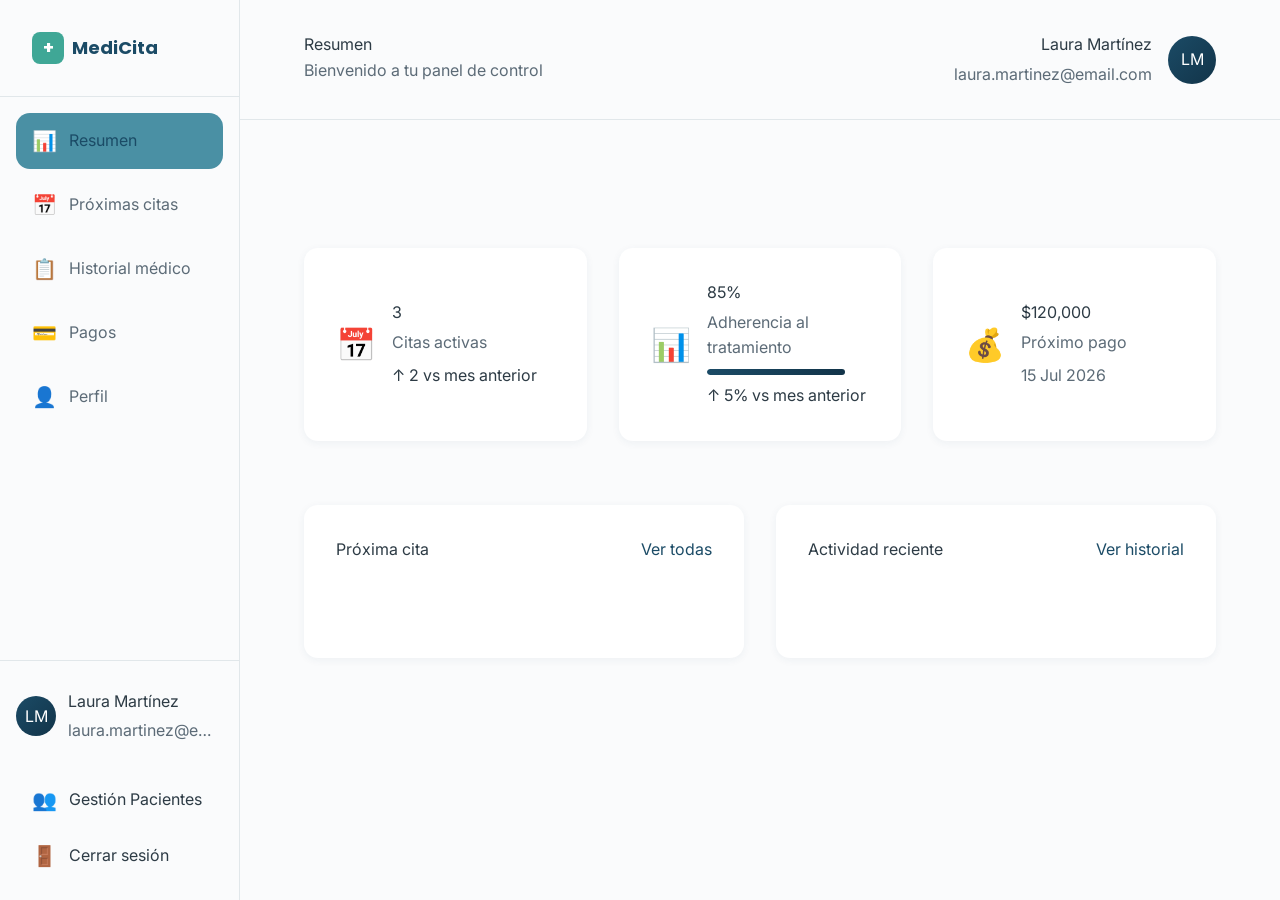
==== commit 883d5b5d: "feat: :sparkles: Add CRUD" ====
--- a/pages/dashboard.html
+++ b/pages/dashboard.html
@@ -80,6 +80,10 @@
             <p class="sidebar-user-email" id="sidebar-user-email">laura.martinez@email.com</p>
           </div>
         </div>
+        <a href="patients.html" class="sidebar-logout">
+          <span class="sidebar-icon" aria-hidden="true">👥</span>
+          <span>Gestión Pacientes</span>
+        </a>
         <a href="../index.html" class="sidebar-logout">
           <span class="sidebar-icon" aria-hidden="true">🚪</span>
           <span>Cerrar sesión</span>
@@ -184,7 +188,7 @@
         <section class="dashboard-tab" id="tab-appointments" aria-labelledby="appointments-title">
           <div class="dashboard-section-header">
             <h2 class="dashboard-section-title" id="appointments-title">Mis citas</h2>
-            <button type="button" class="btn btn-primary btn-small">Agendar nueva cita</button>
+            <button type="button" class="btn btn-primary btn-small" id="btn-new-appointment">Agendar nueva cita</button>
           </div>
           <div class="appointments-table-wrapper">
             <table class="appointments-table" id="appointments-table">
@@ -248,7 +252,7 @@
         <section class="dashboard-tab" id="tab-history" aria-labelledby="history-title">
           <div class="dashboard-section-header">
             <h2 class="dashboard-section-title" id="history-title">Historial médico</h2>
-            <button type="button" class="btn btn-ghost btn-small">Exportar historial</button>
+            <button type="button" class="btn btn-ghost btn-small" id="btn-export-history">Exportar historial</button>
           </div>
           <div class="history-table-wrapper">
             <table class="history-table" id="history-table">
@@ -288,7 +292,8 @@
               <div class="profile-avatar-large">
                 <span id="profile-avatar-initials">LM</span>
               </div>
-              <button type="button" class="btn btn-ghost btn-small">Cambiar foto</button>
+              <button type="button" class="btn btn-ghost btn-small" id="btn-change-photo">Cambiar foto</button>
+              <input type="file" id="photo-upload-input" accept="image/*" hidden>
             </div>
 
             <div class="form-grid">
@@ -337,7 +342,7 @@
 
             <div class="profile-actions">
               <button type="submit" class="btn btn-primary">Guardar cambios</button>
-              <button type="button" class="btn btn-ghost">Cancelar</button>
+              <button type="button" class="btn btn-ghost" id="btn-cancel-profile">Cancelar</button>
             </div>
           </form>
         </section>
